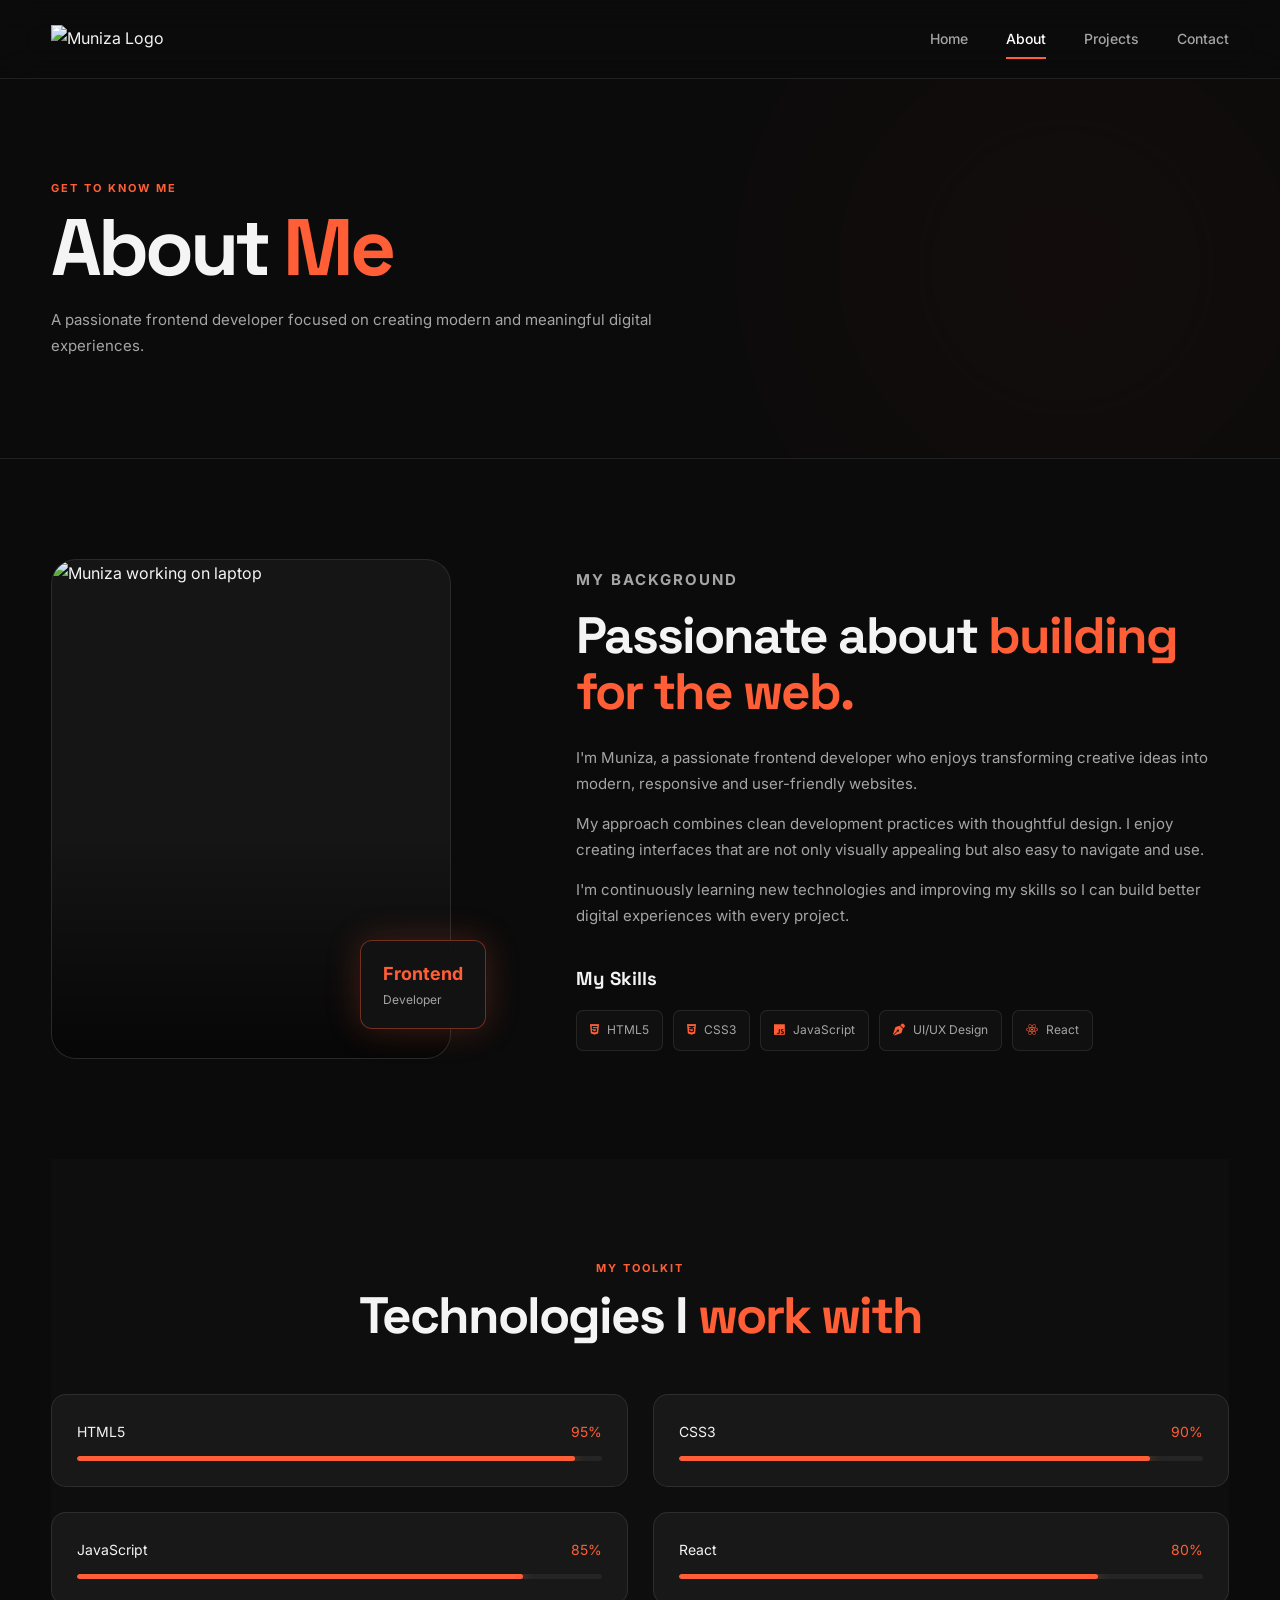
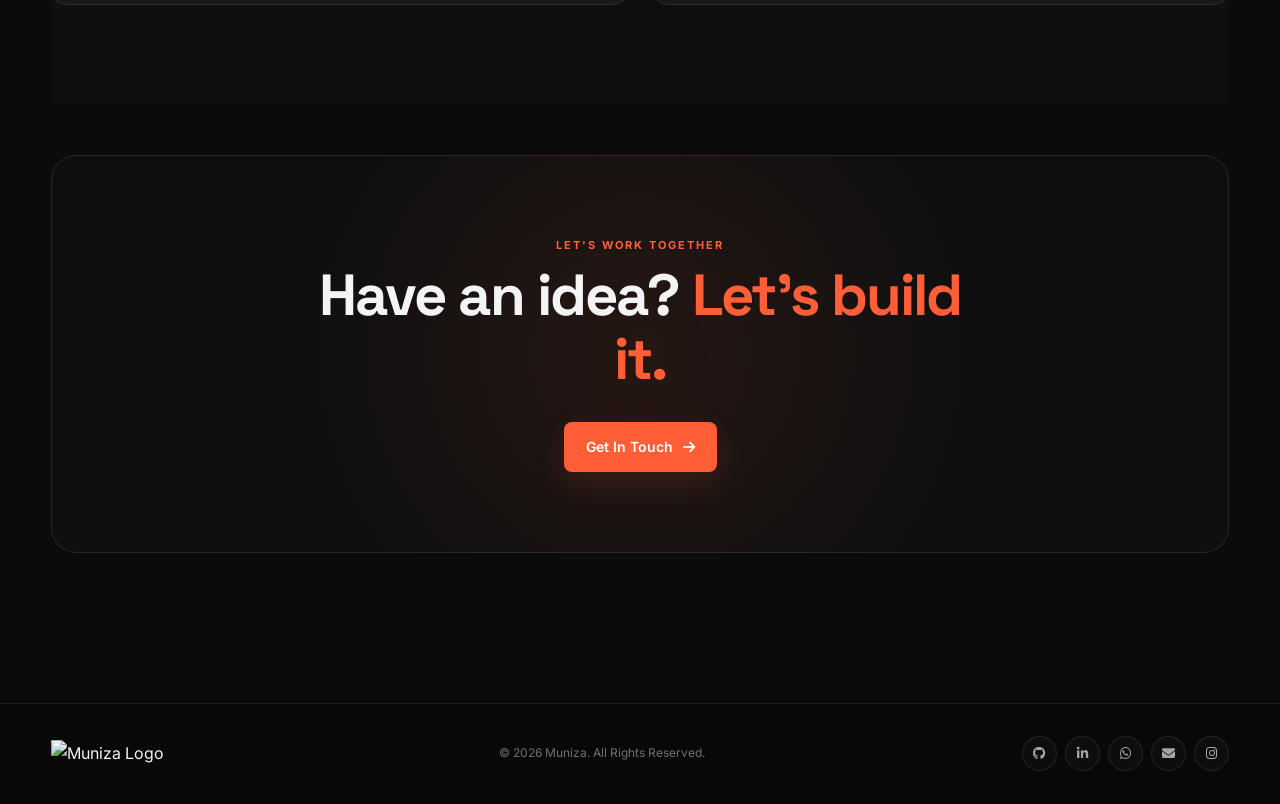
==== about.html @ f530ff36 "Add files via upload" ====
<!DOCTYPE html>
<html lang="en">
<head>

    <meta charset="UTF-8">

    <meta
        name="viewport"
        content="width=device-width, initial-scale=1.0"
    >

    <title>About | Muniza</title>

    <link rel="stylesheet" href="style.css">

    <link
        rel="stylesheet"
        href="https://cdnjs.cloudflare.com/ajax/libs/font-awesome/6.5.2/css/all.min.css"
    >

</head>

<body>

    <!-- ==================== LOADING SCREEN ==================== -->

<div class="loading-screen" id="loadingScreen">
<div class="loading-content">

    <img
        src="images/logo-removebg-preview.png"
        alt="Muniza Logo"
        class="loading-logo"
    >

    <div class="loading-line">
        <span></span>
    </div>

    <p>Loading...</p>

</div>
</div>
<!-- ==================== END LOADING SCREEN ==================== -->

    <!-- ==================== NAVBAR ==================== -->
    <header class="navbar">

        <div class="nav-container">

            <a href="index.html" class="logo">
    <img src="images/logo-removebg-preview.png" alt="Muniza Logo">
</a>

            <button class="menu-toggle" aria-label="Open navigation menu">
                <i class="fas fa-bars"></i>
            </button>

            <nav class="nav-menu">

                <a href="index.html" class="nav-link">
                    Home
                </a>

                <a href="about.html" class="nav-link active">
                    About
                </a>

                <a href="projects.html" class="nav-link">
                    Projects
                </a>

                <a href="contact.html" class="nav-link">
                    Contact
                </a>

            </nav>

        </div>

    </header>


    <!-- ==================== PAGE HEADER ==================== -->
    <main>

        <section class="page-header">

            <div class="page-header-content">

                <p class="section-label">
                    Get To Know Me
                </p>

                <h1>
                    About <span>Me</span>
                </h1>

                <p>
                    A passionate frontend developer focused on creating
                    modern and meaningful digital experiences.
                </p>

            </div>

        </section>


        <!-- ==================== ABOUT SECTION ==================== -->
        <section class="about-section section-padding">

            <div class="about-grid">

                <!-- About Image -->
                <div class="about-image">

                    <div class="about-image-frame">
         <img 
              src="images/about-me.jpg"
                 alt="Muniza working on laptop"
                  class="about-profile-image">

                    </div>

                    <div class="experience-card">

                        <strong>Frontend</strong>

                        <span>Developer</span>

                    </div>

                </div>


                <!-- About Content -->
                <div class="about-content">

                    <p class="section-label">
                        My Background
                    </p>

                    <h2>
                        Passionate about
                        <span>building for the web.</span>
                    </h2>

                    <p>
                        I'm Muniza, a passionate frontend developer who
                        enjoys transforming creative ideas into modern,
                        responsive and user-friendly websites.
                    </p>

                    <p>
                        My approach combines clean development practices
                        with thoughtful design. I enjoy creating interfaces
                        that are not only visually appealing but also easy
                        to navigate and use.
                    </p>

                    <p>
                        I'm continuously learning new technologies and
                        improving my skills so I can build better digital
                        experiences with every project.
                    </p>


                    <!-- Skills -->
                    <div class="skills">

                        <h3>My Skills</h3>

                        <div class="skill-tags">

                            <span>
                                <i class="fab fa-html5"></i>
                                HTML5
                            </span>

                            <span>
                                <i class="fab fa-css3-alt"></i>
                                CSS3
                            </span>

                            <span>
                                <i class="fab fa-js"></i>
                                JavaScript
                            </span>

                            <span>
                                <i class="fas fa-pen-nib"></i>
                                UI/UX Design
                            </span>

                            <span>
                                <i class="fab fa-react"></i>
                                React
                            </span>

                        </div>

                    </div>

                </div>

            </div>

        </section>


        <!-- ==================== SKILLS SECTION ==================== -->
        <section class="skills-section section-padding">

            <div class="section-heading center-heading">

                <p class="section-label">
                    My Toolkit
                </p>

                <h2>
                    Technologies I <span>work with</span>
                </h2>

            </div>


            <div class="skill-progress-grid">

                <div class="skill-progress-card">

                    <div class="skill-progress-title">
                        <span>HTML5</span>
                        <span>95%</span>
                    </div>

                    <div class="progress-bar">
                        <span style="width: 95%;"></span>
                    </div>

                </div>


                <div class="skill-progress-card">

                    <div class="skill-progress-title">
                        <span>CSS3</span>
                        <span>90%</span>
                    </div>

                    <div class="progress-bar">
                        <span style="width: 90%;"></span>
                    </div>

                </div>


                <div class="skill-progress-card">

                    <div class="skill-progress-title">
                        <span>JavaScript</span>
                        <span>85%</span>
                    </div>

                    <div class="progress-bar">
                        <span style="width: 85%;"></span>
                    </div>

                </div>


                <div class="skill-progress-card">

                    <div class="skill-progress-title">
                        <span>React</span>
                        <span>80%</span>
                    </div>

                    <div class="progress-bar">
                        <span style="width: 80%;"></span>
                    </div>

                </div>

            </div>

        </section>


        <!-- ==================== CTA ==================== -->
        <section class="cta-section section-padding">

            <div class="cta-box">

                <p class="section-label">
                    Let's Work Together
                </p>

                <h2>
                    Have an idea?
                    <span>Let's build it.</span>
                </h2>

                <a href="contact.html" class="btn btn-primary">
                    Get In Touch
                    <i class="fas fa-arrow-right"></i>
                </a>

            </div>

        </section>

    </main>


    <!-- ==================== FOOTER ==================== -->
    <footer class="footer">

        <div class="footer-container">

         <a href="index.html" class="logo">
    <img src="images/logo-removebg-preview.png" alt="Muniza Logo">
</a>
            <p>
                © 2026 Muniza. All Rights Reserved.
            </p>

            <div class="footer-socials">

              <a href="https://github.com/buildwithmuniza" target="_blank" rel="noopener noreferrer">
    <i class="fa-brands fa-github"></i>
</a>

<a href="https://www.linkedin.com/in/muniza-ghaffar-88031a441" target="_blank" rel="noopener noreferrer">
    <i class="fa-brands fa-linkedin-in"></i>
</a>

<a href="https://wa.me/923067520213" target="_blank" rel="noopener noreferrer">
    <i class="fa-brands fa-whatsapp"></i>
</a>

<a href="mailto:munizaghaffar438@gmail.com">
    <i class="fa-solid fa-envelope"></i>
</a>

<a href="https://www.instagram.com/dev_craftstudio" target="_blank" rel="noopener noreferrer">
    <i class="fa-brands fa-instagram"></i>
</a>

            </div>

        </div>

    </footer>


 <script src="main.js"></script>

</body>
</html>
---- style.css ----
/* =========================================================
   MUNIZA PORTFOLIO
   MAIN STYLESHEET
   ========================================================= */


/* =========================================================
   1. GOOGLE FONT
   ========================================================= */

@import url('https://fonts.googleapis.com/css2?family=Inter:wght@400;500;600;700;800&family=Space+Grotesk:wght@400;500;600;700&display=swap');


/* =========================================================
   2. ROOT VARIABLES
   ========================================================= */

:root {

    /* Main colors */
    --bg-color: #0b0b0b;
    --bg-secondary: #111111;
    --bg-card: rgba(255, 255, 255, 0.045);

    /* Accent */
    --primary: #ff5e36;
    --primary-light: #ff7655;
    --primary-dark: #e64520;

    /* Text */
    --white: #ffffff;
    --text-primary: #f4f4f4;
    --text-secondary: #a5a5a5;
    --text-muted: #707070;

    /* Borders */
    --border: rgba(255, 255, 255, 0.09);
    --border-primary: rgba(255, 94, 54, 0.4);

    /* Effects */
    --glow: 0 0 35px rgba(255, 94, 54, 0.22);

    /* Layout */
    --container: 1180px;

    /* Radius */
    --radius-sm: 8px;
    --radius-md: 15px;
    --radius-lg: 25px;

    /* Transition */
    --transition: 0.3s ease;
}


/* =========================================================
   3. RESET
   ========================================================= */

* {
    margin: 0;
    padding: 0;
    box-sizing: border-box;
}


html {
    scroll-behavior: smooth;
}


body {
    font-family: 'Inter', sans-serif;
    background: var(--bg-color);
    color: var(--text-primary);
    line-height: 1.7;
    overflow-x: hidden;
}


img {
    display: block;
    width: 100%;
}


a {
    color: inherit;
    text-decoration: none;
}


button,
input,
textarea {
    font-family: inherit;
}


/* Selection color */
::selection {
    background: var(--primary);
    color: #ffffff;
}


/* Scrollbar */

::-webkit-scrollbar {
    width: 8px;
}

::-webkit-scrollbar-track {
    background: var(--bg-color);
}

::-webkit-scrollbar-thumb {
    background: var(--primary);
    border-radius: 10px;
}


/* =========================================================
   4. GLOBAL CONTAINER
   ========================================================= */

.nav-container,
.hero-container,
.footer-container,
.page-header-content,
.section-padding {
    width: min(92%, var(--container));
    margin-inline: auto;
}


/* =========================================================
   5. NAVIGATION
   ========================================================= */

.navbar {
    position: sticky;
    top: 0;
    z-index: 1000;

    width: 100%;

    background: rgba(11, 11, 11, 0.82);
    border-bottom: 1px solid var(--border);

    backdrop-filter: blur(18px);
    -webkit-backdrop-filter: blur(18px);
}


.nav-container {
    min-height: 78px;

    display: flex;
    align-items: center;
    justify-content: space-between;
}


/* Logo */
.logo {
    display: flex;
    align-items: center;
}

.logo img {
    width: 130px;
    height: auto;
    object-fit: contain;
}

.logo span {
    color: var(--primary);
}


/* Navigation */

.nav-menu {
    display: flex;
    align-items: center;
    gap: 38px;
}


.nav-link {
    position: relative;

    color: var(--text-secondary);

    font-size: 14px;
    font-weight: 500;

    padding: 8px 0;

    transition: var(--transition);
}


.nav-link:hover,
.nav-link.active {
    color: var(--white);
}


.nav-link::after {
    content: '';

    position: absolute;
    left: 0;
    bottom: 0;

    width: 0;
    height: 2px;

    background: var(--primary);

    transition: var(--transition);
}


.nav-link:hover::after,
.nav-link.active::after {
    width: 100%;
}


/* Mobile menu button */

.menu-toggle {
    display: none;

    border: none;
    background: transparent;

    color: var(--white);

    font-size: 22px;

    cursor: pointer;
}


/* =========================================================
   6. BUTTONS
   ========================================================= */

.btn {
    display: inline-flex;

    align-items: center;
    justify-content: center;
    gap: 10px;

    padding: 13px 22px;

    border-radius: 8px;

    font-size: 14px;
    font-weight: 600;

    transition: var(--transition);

    cursor: pointer;
}


.btn-primary {
    background: var(--primary);
    color: #ffffff;

    box-shadow: 0 10px 30px rgba(255, 94, 54, 0.15);
}


.btn-primary:hover {
    background: var(--primary-light);

    transform: translateY(-3px);

    box-shadow: 0 14px 35px rgba(255, 94, 54, 0.28);
}


.btn-outline {
    border: 1px solid var(--border);

    color: var(--text-primary);

    background: rgba(255, 255, 255, 0.025);
}


.btn-outline:hover {
    border-color: var(--primary);

    color: var(--primary);

    transform: translateY(-3px);
}


/* =========================================================
   7. HERO
   ========================================================= */

.hero {
    position: relative;

    min-height: calc(100vh - 78px);

    display: flex;
    align-items: center;

    overflow: hidden;
}


.hero-container {
    min-height: 680px;

    display: grid;
    grid-template-columns: 1.05fr 0.95fr;

    align-items: center;

    gap: 60px;

    position: relative;
    z-index: 2;
}


/* Background glowing circles */

.hero-glow {
    position: absolute;

    width: 400px;
    height: 400px;

    border-radius: 50%;

    filter: blur(100px);

    opacity: 0.16;

    pointer-events: none;
}


.glow-one {
    background: var(--primary);

    top: 10%;
    right: -150px;
}


.glow-two {
    background: #ff2e00;

    bottom: -200px;
    left: -180px;
}


/* Hero content */

.hero-small-text {
    display: flex;
    align-items: center;
    gap: 10px;

    color: var(--text-secondary);

    font-size: 13px;

    margin-bottom: 18px;
}


.hero-small-text span {
    width: 30px;
    height: 2px;

    display: inline-block;

    background: var(--primary);
}


.hero h1 {
    font-family: 'Space Grotesk', sans-serif;

    font-size: clamp(48px, 6vw, 78px);

    line-height: 1.02;

    letter-spacing: -4px;

    margin-bottom: 25px;
}


.hero h1 span,
.section-heading h2 span,
.about-content h2 span,
.cta-box h2 span,
.contact-info h2 span {
    color: var(--primary);
}


.hero-description {
    max-width: 580px;

    color: var(--text-secondary);

    font-size: 16px;

    margin-bottom: 32px;
}


/* Hero buttons */

.hero-buttons {
    display: flex;
    flex-wrap: wrap;

    gap: 12px;

    margin-bottom: 35px;
}


/* Social icons */

.social-links {
    display: flex;
    align-items: center;
    gap: 10px;
}


.social-links a,
.footer-socials a,
.contact-socials a {
    width: 40px;
    height: 40px;

    display: flex;
    align-items: center;
    justify-content: center;

    border: 1px solid var(--border);

    border-radius: 50%;

    color: var(--text-secondary);

    background: rgba(255, 255, 255, 0.025);

    transition: var(--transition);
}


.social-links a:hover,
.footer-socials a:hover,
.contact-socials a:hover {
    color: var(--primary);

    border-color: var(--primary);

    transform: translateY(-4px);

    box-shadow: var(--glow);
}


/* =========================================================
   8. HERO PROFILE IMAGE
   ========================================================= */

.hero-image-area {
    min-height: 580px;

    position: relative;

    display: flex;
    align-items: center;
    justify-content: center;
}


.profile-ring {
    width: min(390px, 70vw);
    height: min(390px, 70vw);

    display: flex;
    align-items: center;
    justify-content: center;

    border-radius: 50%;

    position: relative;

    background:
        linear-gradient(var(--bg-color), var(--bg-color)) padding-box,
        linear-gradient(
            135deg,
            var(--primary),
            transparent 45%,
            var(--primary)
        ) border-box;

    border: 3px solid transparent;

    box-shadow:
        0 0 35px rgba(255, 94, 54, 0.18),
        inset 0 0 40px rgba(255, 94, 54, 0.08);
}


.profile-ring::before {
    content: '';

    position: absolute;

    inset: -18px;

    border-radius: 50%;

    border: 1px dashed rgba(255, 94, 54, 0.3);

    animation: rotateRing 20s linear infinite;
}


@keyframes rotateRing {

    from {
        transform: rotate(0deg);
    }

    to {
        transform: rotate(360deg);
    }

}


.profile-image {
    width: 90%;
    height: 90%;

    overflow: hidden;

    border-radius: 50%;

    background: #171717;

    border: 5px solid #181818;
}


.profile-image img {
    width: 100%;
    height: 100%;

    object-fit: cover;
}


/* =========================================================
   9. FLOATING TECH CARDS
   ========================================================= */

.tech-card {
    position: absolute;

    display: flex;
    align-items: center;
    gap: 10px;

    padding: 12px 16px;

    background: rgba(20, 20, 20, 0.7);

    border: 1px solid var(--border);

    border-radius: 12px;

    backdrop-filter: blur(12px);

    color: var(--text-primary);

    font-size: 13px;
    font-weight: 600;

    box-shadow: 0 15px 35px rgba(0, 0, 0, 0.35);

    z-index: 5;

    animation: floating 4s ease-in-out infinite;
}


.tech-card i {
    color: var(--primary);

    font-size: 18px;
}


.tech-card-js {
    top: 16%;
    left: 2%;
}


.tech-card-react {
    right: 2%;
    top: 30%;

    animation-delay: 1s;
}


.tech-card-html {
    left: 8%;
    bottom: 18%;

    animation-delay: 2s;
}


@keyframes floating {

    0%,
    100% {
        transform: translateY(0);
    }

    50% {
        transform: translateY(-12px);
    }

}


/* =========================================================
   10. SECTION COMMON STYLES
   ========================================================= */

.section-padding {
    padding-top: 100px;
    padding-bottom: 100px;
}


.section-heading {
    margin-bottom: 50px;
}


.section-label {
    color: var(--primary);

    text-transform: uppercase;

    letter-spacing: 2px;

    font-size: 11px;
    font-weight: 700;

    margin-bottom: 10px;
}


.section-heading h2 {
    font-family: 'Space Grotesk', sans-serif;

    font-size: clamp(34px, 4vw, 52px);

    line-height: 1.1;

    letter-spacing: -2px;
}


.center-heading {
    text-align: center;
}


/* =========================================================
   11. INTRO CARDS
   ========================================================= */

.intro-grid {
    display: grid;

    grid-template-columns: repeat(3, 1fr);

    gap: 18px;
}


.intro-card {
    padding: 32px;

    background: var(--bg-card);

    border: 1px solid var(--border);

    border-radius: var(--radius-md);

    transition: var(--transition);
}


.intro-card:hover {
    transform: translateY(-8px);

    border-color: var(--border-primary);

    box-shadow: var(--glow);
}


.intro-icon {
    width: 50px;
    height: 50px;

    display: flex;
    align-items: center;
    justify-content: center;

    margin-bottom: 22px;

    color: var(--primary);

    border: 1px solid var(--border-primary);

    border-radius: 12px;

    background: rgba(255, 94, 54, 0.06);

    font-size: 20px;
}


.intro-card h3 {
    font-family: 'Space Grotesk', sans-serif;

    margin-bottom: 10px;
}


.intro-card p {
    color: var(--text-secondary);

    font-size: 14px;
}


/* =========================================================
   12. PAGE HEADER
   ========================================================= */

.page-header {
    min-height: 380px;

    display: flex;
    align-items: center;

    border-bottom: 1px solid var(--border);

    position: relative;

    overflow: hidden;
}


.page-header::after {
    content: '';

    position: absolute;

    width: 300px;
    height: 300px;

    border-radius: 50%;

    background: var(--primary);

    filter: blur(150px);

    opacity: 0.1;

    right: 5%;
    top: 10%;
}


.page-header-content {
    position: relative;
    z-index: 2;
}


.page-header h1 {
    font-family: 'Space Grotesk', sans-serif;

    font-size: clamp(50px, 7vw, 80px);

    letter-spacing: -4px;

    line-height: 1;
}


.page-header h1 span {
    color: var(--primary);
}


.page-header p:last-child {
    max-width: 650px;

    color: var(--text-secondary);

    margin-top: 20px;

    font-size: 15px;
}


/* =========================================================
   13. ABOUT PAGE
   ========================================================= */

.about-grid {
    display: grid;

    grid-template-columns: 0.8fr 1.2fr;

    gap: 90px;

    align-items: center;
}


.about-image {
    position: relative;
}


.about-image-frame {
    width: 100%;
    max-width: 400px;

    aspect-ratio: 4 / 5;

    overflow: hidden;

    border-radius: 25px;

    border: 1px solid var(--border);

    background: #151515;

    position: relative;
}


.about-image-frame::after {
    content: '';

    position: absolute;

    inset: 0;

    background: linear-gradient(
        180deg,
        transparent 55%,
        rgba(0, 0, 0, 0.7)
    );
}


.about-image-frame img {
    height: 100%;

    object-fit: cover;
}


.experience-card {
    position: absolute;

    right: 0;
    bottom: 30px;

    display: flex;
    flex-direction: column;

    padding: 18px 22px;

    background: rgba(20, 20, 20, 0.85);

    border: 1px solid var(--border-primary);

    border-radius: 12px;

    backdrop-filter: blur(15px);

    box-shadow: var(--glow);
}


.experience-card strong {
    color: var(--primary);

    font-size: 18px;
}


.experience-card span {
    color: var(--text-secondary);

    font-size: 12px;
}


.about-content h2 {
    font-family: 'Space Grotesk', sans-serif;

    font-size: clamp(35px, 4vw, 52px);

    line-height: 1.1;

    letter-spacing: -2px;

    margin-bottom: 25px;
}


.about-content > p {
    color: var(--text-secondary);

    font-size: 15px;

    margin-bottom: 15px;
}


/* Skills */

.skills {
    margin-top: 35px;
}


.skills h3 {
    font-family: 'Space Grotesk', sans-serif;

    margin-bottom: 15px;
}


.skill-tags {
    display: flex;

    flex-wrap: wrap;

    gap: 10px;
}


.skill-tags span {
    display: inline-flex;

    align-items: center;
    gap: 8px;

    padding: 9px 13px;

    border: 1px solid var(--border);

    border-radius: 7px;

    background: rgba(255, 255, 255, 0.025);

    color: var(--text-secondary);

    font-size: 12px;

    transition: var(--transition);
}


.skill-tags span i {
    color: var(--primary);
}


.skill-tags span:hover {
    color: var(--white);

    border-color: var(--primary);

    transform: translateY(-2px);
}


/* =========================================================
   14. SKILL PROGRESS
   ========================================================= */

.skills-section {
    background: #0e0e0e;
}


.skill-progress-grid {
    display: grid;

    grid-template-columns: repeat(2, 1fr);

    gap: 25px;
}


.skill-progress-card {
    padding: 25px;

    background: var(--bg-card);

    border: 1px solid var(--border);

    border-radius: var(--radius-md);
}


.skill-progress-title {
    display: flex;

    justify-content: space-between;

    margin-bottom: 12px;

    font-size: 14px;
}


.skill-progress-title span:last-child {
    color: var(--primary);
}


.progress-bar {
    height: 5px;

    overflow: hidden;

    background: #252525;

    border-radius: 20px;
}


.progress-bar span {
    display: block;

    height: 100%;

    background: var(--primary);

    border-radius: inherit;

    box-shadow: 0 0 12px rgba(255, 94, 54, 0.7);
}


/* =========================================================
   15. PROJECTS
   ========================================================= */

.projects-grid {
    display: grid;

    grid-template-columns: repeat(2, 1fr);

    gap: 20px;
}


.project-card {
    min-height: 390px;

    position: relative;

    overflow: hidden;

    padding: 32px;

    background:
        linear-gradient(
            145deg,
            rgba(255, 255, 255, 0.055),
            rgba(255, 255, 255, 0.018)
        );

    border: 1px solid var(--border);

    border-radius: var(--radius-lg);

    transition: var(--transition);
}


.project-card::before {
    content: '';

    position: absolute;

    width: 180px;
    height: 180px;

    border-radius: 50%;

    background: var(--primary);

    filter: blur(100px);

    opacity: 0;

    right: -80px;
    bottom: -80px;

    transition: var(--transition);
}


.project-card:hover {
    transform: translateY(-8px);

    border-color: var(--border-primary);

    box-shadow: var(--glow);
}


.project-card:hover::before {
    opacity: 0.15;
}


.project-number {
    position: absolute;

    top: 25px;
    right: 30px;

    color: rgba(255, 255, 255, 0.12);

    font-family: 'Space Grotesk', sans-serif;

    font-size: 50px;
    font-weight: 700;
}


.project-icon {
    width: 58px;
    height: 58px;

    display: flex;
    align-items: center;
    justify-content: center;

    margin-bottom: 28px;

    color: var(--primary);

    border: 1px solid var(--border-primary);

    border-radius: 14px;

    background: rgba(255, 94, 54, 0.06);

    font-size: 22px;
}


.project-category {
    color: var(--primary);

    font-size: 11px;

    text-transform: uppercase;

    letter-spacing: 1.5px;

    font-weight: 700;

    margin-bottom: 8px;
}


.project-content h2 {
    font-family: 'Space Grotesk', sans-serif;

    font-size: 27px;

    margin-bottom: 12px;
}


.project-content > p:not(.project-category) {
    color: var(--text-secondary);

    font-size: 14px;

    max-width: 520px;
}


.project-tags {
    display: flex;

    flex-wrap: wrap;

    gap: 7px;

    margin: 22px 0;
}


.project-tags span {
    padding: 5px 9px;

    background: rgba(255, 255, 255, 0.04);

    border: 1px solid var(--border);

    border-radius: 5px;

    color: var(--text-muted);

    font-size: 10px;
}


.project-link {
    display: inline-flex;

    align-items: center;
    gap: 8px;

    color: var(--white);

    font-size: 13px;
    font-weight: 600;

    transition: var(--transition);
}


.project-link:hover {
    color: var(--primary);

    gap: 12px;
}


/* =========================================================
   16. CTA SECTION
   ========================================================= */

.cta-section {
    padding-top: 50px;
}


.cta-box {
    padding: 80px 30px;

    text-align: center;

    border: 1px solid var(--border);

    border-radius: 25px;

    background:
        radial-gradient(
            circle at center,
            rgba(255, 94, 54, 0.09),
            transparent 55%
        ),
        rgba(255, 255, 255, 0.02);
}


.cta-box h2 {
    max-width: 700px;

    margin: 0 auto 30px;

    font-family: 'Space Grotesk', sans-serif;

    font-size: clamp(35px, 5vw, 58px);

    line-height: 1.1;

    letter-spacing: -2px;
}


/* =========================================================
   17. CONTACT
   ========================================================= */

.contact-grid {
    display: grid;

    grid-template-columns: 0.8fr 1.2fr;

    gap: 80px;
}


.contact-info h2 {
    font-family: 'Space Grotesk', sans-serif;

    font-size: clamp(35px, 4vw, 52px);

    line-height: 1.1;

    letter-spacing: -2px;

    margin-bottom: 22px;
}


.contact-info > p:not(.section-label) {
    color: var(--text-secondary);

    font-size: 14px;

    margin-bottom: 35px;
}


.contact-item {
    display: flex;

    align-items: center;

    gap: 15px;

    margin-bottom: 22px;
}


.contact-icon {
    width: 45px;
    height: 45px;

    flex-shrink: 0;

    display: flex;
    align-items: center;
    justify-content: center;

    color: var(--primary);

    border: 1px solid var(--border-primary);

    border-radius: 10px;

    background: rgba(255, 94, 54, 0.05);
}


.contact-item span {
    display: block;

    color: var(--text-muted);

    font-size: 11px;

    text-transform: uppercase;

    letter-spacing: 1px;
}


.contact-item a,
.contact-item p {
    color: var(--text-primary);

    font-size: 14px;
}


.contact-item a:hover {
    color: var(--primary);
}


.contact-socials {
    display: flex;

    gap: 10px;

    margin-top: 35px;
}


/* Contact Form */

.contact-form-wrapper {
    padding: 35px;

    background: var(--bg-card);

    border: 1px solid var(--border);

    border-radius: 20px;
}


.form-group {
    margin-bottom: 22px;
}


.form-group label {
    display: block;

    color: var(--text-primary);

    font-size: 13px;
    font-weight: 500;

    margin-bottom: 8px;
}


.form-group input,
.form-group textarea {
    width: 100%;

    border: 1px solid var(--border);

    outline: none;

    border-radius: 8px;

    background: rgba(0, 0, 0, 0.2);

    color: var(--white);

    padding: 14px 15px;

    font-size: 14px;

    resize: vertical;

    transition: var(--transition);
}


.form-group input {
    height: 50px;
}


.form-group input:focus,
.form-group textarea:focus {
    border-color: var(--primary);

    box-shadow: 0 0 0 3px rgba(255, 94, 54, 0.08);
}


.form-group input::placeholder,
.form-group textarea::placeholder {
    color: #5e5e5e;
}


.form-submit {
    border: none;

    width: 100%;
}


.form-message {
    display: none;

    color: #70e000;

    font-size: 13px;

    margin-top: 15px;

    text-align: center;
}


/* =========================================================
   18. FOOTER
   ========================================================= */

.footer {
    margin-top: 50px;

    border-top: 1px solid var(--border);

    background: #080808;
}


.footer-container {
    min-height: 100px;

    display: flex;

    align-items: center;
    justify-content: space-between;

    gap: 20px;
}


.footer p {
    color: var(--text-muted);

    font-size: 12px;
}


.footer-socials {
    display: flex;

    gap: 8px;
}


.footer-socials a {
    width: 35px;
    height: 35px;

    font-size: 13px;
}


/* =========================================================
   19. RESPONSIVE DESIGN
   ========================================================= */


/* ---------- Tablets ---------- */

@media (max-width: 900px) {

    .hero-container {
        grid-template-columns: 1fr;

        text-align: center;

        padding-top: 60px;
        padding-bottom: 60px;
    }


    .hero-content {
        display: flex;
        flex-direction: column;
        align-items: center;
    }


    .hero-description {
        margin-inline: auto;
    }


    .hero-image-area {
        min-height: 500px;
    }


    .intro-grid {
        grid-template-columns: 1fr 1fr;
    }


    .about-grid {
        grid-template-columns: 1fr;

        gap: 60px;
    }


    .about-image {
        display: flex;
        justify-content: center;
    }


    .about-content {
        text-align: center;
    }


    .about-content .skill-tags {
        justify-content: center;
    }


    .skill-progress-grid {
        grid-template-columns: 1fr;
    }


    .contact-grid {
        grid-template-columns: 1fr;

        gap: 50px;
    }

}


/* ---------- Mobile ---------- */

@media (max-width: 700px) {

    .nav-container {
        min-height: 70px;
    }


    .menu-toggle {
        display: block;
    }


    .nav-menu {
        position: absolute;

        top: 70px;
        left: 0;

        width: 100%;

        display: flex;
        flex-direction: column;
        align-items: flex-start;

        gap: 0;

        padding: 15px 4% 25px;

        background: rgba(11, 11, 11, 0.98);

        border-bottom: 1px solid var(--border);

        transform: translateY(-150%);

        opacity: 0;

        pointer-events: none;

        transition: var(--transition);
    }


    .nav-menu.open {
        transform: translateY(0);

        opacity: 1;

        pointer-events: auto;
    }


    .nav-link {
        width: 100%;

        padding: 13px 0;
    }


    .hero {
        min-height: auto;
    }


    .hero-container {
        min-height: auto;

        padding-top: 80px;
    }


    .hero h1 {
        font-size: clamp(42px, 12vw, 60px);

        letter-spacing: -3px;
    }


    .hero-description {
        font-size: 14px;
    }


    .hero-image-area {
        min-height: 430px;
    }


    .profile-ring {
        width: 280px;
        height: 280px;
    }


    .tech-card {
        padding: 9px 12px;

        font-size: 11px;
    }


    .tech-card-js {
        left: 0;
        top: 15%;
    }


    .tech-card-react {
        right: 0;
        top: 30%;
    }


    .tech-card-html {
        left: 5%;
        bottom: 12%;
    }


    .section-padding {
        padding-top: 70px;
        padding-bottom: 70px;
    }


    .intro-grid {
        grid-template-columns: 1fr;
    }


    .page-header {
        min-height: 300px;
    }


    .page-header h1 {
        font-size: 50px;
    }


    .projects-grid {
        grid-template-columns: 1fr;
    }


    .project-card {
        min-height: auto;
    }


    .cta-box {
        padding: 60px 20px;
    }


    .contact-form-wrapper {
        padding: 22px;
    }


    .footer-container {
        flex-direction: column;

        justify-content: center;

        padding: 30px 0;
    }

}


/* ---------- Small Mobile ---------- */

@media (max-width: 420px) {

    .hero-buttons {
        width: 100%;
        flex-direction: column;
    }


    .hero-buttons .btn {
        width: 100%;
    }


    .profile-ring {
        width: 245px;
        height: 245px;
    }


    .hero-image-area {
        min-height: 350px;
    }


    .tech-card-js {
        left: -5px;
    }


    .tech-card-react {
        right: -5px;
    }


    .tech-card-html {
        bottom: 5%;
    }


    .project-card {
        padding: 25px;
    }

}

/* =========================================================
20. PREMIUM LOADING SCREEN
========================================================= */

.loading-screen {
position: fixed;
inset: 0;
z-index: 99999;
display: flex;
align-items: center;
justify-content: center;
background: #0b0b0b;
transition:
    opacity 0.8s ease,
    visibility 0.8s ease;
}

.loading-screen.hide {
opacity: 0;
visibility: hidden;
pointer-events: none;
}
.loading-content {
width: min(320px, 80%);
display: flex;
flex-direction: column;
align-items: center;
text-align: center;
}

.loading-logo {
width: 190px;
height: auto;
object-fit: contain;
margin-bottom: 30px;
opacity: 0;
transform: translateY(15px) scale(0.95);
animation:
    loadingLogoReveal 1.2s ease forwards,
    loadingLogoGlow 2s ease-in-out 1.2s infinite alternate;
}

.loading-line {
width: 180px;
height: 2px;
overflow: hidden;
background: rgba(255, 255, 255, 0.1);
border-radius: 20px;
margin-bottom: 14px;
}
.loading-line span {
display: block;
width: 45%;
height: 100%;
background: var(--primary);
border-radius: inherit;
box-shadow: 0 0 15px rgba(255, 94, 54, 0.8);
animation: loadingProgress 1.5s ease-in-out infinite;
}

.loading-content p {
color: var(--text-muted);
font-size: 10px;
letter-spacing: 3px;
text-transform: uppercase;
opacity: 0;
animation: loadingTextReveal 0.8s ease 0.5s forwards;
}

/* Loading logo reveal */

@keyframes loadingLogoReveal {
0% {
    opacity: 0;
    transform: translateY(15px) scale(0.95);
}

100% {
    opacity: 1;
    transform: translateY(0) scale(1);
}

}

/* Logo subtle glow */

@keyframes loadingLogoGlow {
from {
    filter: drop-shadow(0 0 0 rgba(255, 94, 54, 0));
}

to {
    filter: drop-shadow(0 0 18px rgba(255, 94, 54, 0.28));
}
}

/* Loading bar */

@keyframes loadingProgress {
0% {
    transform: translateX(-120%);
}

50% {
    transform: translateX(110%);
}
100% {
    transform: translateX(250%);
}
}

/* Loading text */

@keyframes loadingTextReveal {
from {
    opacity: 0;
}

to {
    opacity: 1;
}
}

/* =========================================================
21. PAGE ENTRANCE ANIMATIONS
========================================================= */

body.page-loaded .navbar {
animation: navReveal 0.8s ease 0.15s both;
}

body.page-loaded .hero-content {
animation: contentReveal 1s ease 0.25s both;
}

body.page-loaded .hero-image-area {
animation: imageReveal 1s ease 0.4s both;
}
body.page-loaded .page-header-content {
animation: contentReveal 1s ease 0.25s both;
}
@keyframes navReveal {
from {
    opacity: 0;
    transform: translateY(-20px);
}
to {
    opacity: 1;
    transform: translateY(0);
}
}

@keyframes contentReveal {
from {
    opacity: 0;
    transform: translateY(35px);
}

to {
    opacity: 1;
    transform: translateY(0);
}
}
@keyframes imageReveal {
from {
    opacity: 0;
    transform: translateX(35px) scale(0.96);
}

to {
    opacity: 1;
    transform: translateX(0) scale(1);
}
}

/* =========================================================
22. SCROLL REVEAL
========================================================= */

.reveal {
opacity: 0;
transform: translateY(35px);
transition:
    opacity 0.8s ease,
    transform 0.8s ease;
}
.reveal.show {
opacity: 1;
transform: translateY(0);
}

/* =========================================================
23. PREMIUM PROJECT HOVER
========================================================= */

.project-card {
transition:
transform 0.45s ease,
border-color 0.45s ease,
box-shadow 0.45s ease;
}

.project-card:hover {
transform: translateY(-10px) scale(1.01);
border-color: var(--border-primary);
box-shadow:
    0 20px 50px rgba(0, 0, 0, 0.35),
    0 0 35px rgba(255, 94, 54, 0.12);
}

.project-link {
position: relative;
width: fit-content;
padding-bottom: 4px;
}

.project-link::after {
content: '';
position: absolute;
left: 0;
bottom: 0;
width: 0;
height: 1px;
background: var(--primary);
transition: width 0.3s ease;
}

.project-link:hover::after {
width: 100%;
}

/* =========================================================
24. BUTTON SHINE
========================================================= */

.btn-primary {
position: relative;
overflow: hidden;
}
.btn-primary::before {
content: '';
position: absolute;
top: 0;
left: -120%;
width: 70%;
height: 100%;
background: rgba(255, 255, 255, 0.18);
transform: skewX(-20deg);
transition: left 0.55s ease;
}

.btn-primary:hover::before {
left: 140%;
}

/* =========================================================
25. REDUCED MOTION
========================================================= */

@media (prefers-reduced-motion: reduce) {
*,
*::before,
*::after {
    animation-duration: 0.01ms !important;
    animation-iteration-count: 1 !important;
    scroll-behavior: auto !important;
    transition-duration: 0.01ms !important;
}
}

/* =========================================================
   20. PREMIUM LOADING SCREEN
   ========================================================= */

.loading-screen {
    position: fixed;
    inset: 0;
    z-index: 99999;

    display: flex;
    align-items: center;
    justify-content: center;

    background: #080808;

    opacity: 1;
    visibility: visible;

    transition:
        opacity 0.8s ease,
        visibility 0.8s ease;
}


.loading-screen.hide {
    opacity: 0;
    visibility: hidden;
    pointer-events: none;
}


.loading-content {
    display: flex;
    flex-direction: column;
    align-items: center;
    justify-content: center;

    text-align: center;
}


.loading-logo {
    width: 190px;
    height: auto;
    object-fit: contain;

    opacity: 0;

    filter:
        drop-shadow(0 0 12px rgba(255, 94, 54, 0.15));

    animation:
        loadingLogoReveal 1.2s ease forwards,
        loadingLogoGlow 2.5s ease-in-out 1.2s infinite;
}


.loading-line {
    width: 150px;
    height: 2px;

    margin-top: 28px;

    overflow: hidden;

    background: rgba(255, 255, 255, 0.08);
}


.loading-line span {
    display: block;

    width: 45%;
    height: 100%;

    background: var(--primary);

    box-shadow:
        0 0 12px rgba(255, 94, 54, 0.8);

    animation:
        loadingProgress 1.4s ease-in-out infinite;
}


.loading-content p {
    margin-top: 15px;

    color: var(--text-muted);

    font-size: 11px;

    letter-spacing: 3px;
    text-transform: uppercase;

    opacity: 0;

    animation:
        loadingTextReveal 0.8s ease 0.7s forwards;
}


/* =========================================================
   LOADING ANIMATIONS
   ========================================================= */

@keyframes loadingLogoReveal {

    0% {
        opacity: 0;
        transform: translateY(20px) scale(0.92);
    }

    100% {
        opacity: 1;
        transform: translateY(0) scale(1);
    }

}


@keyframes loadingLogoGlow {

    0%,
    100% {
        filter:
            drop-shadow(0 0 8px rgba(255, 94, 54, 0.12));
    }

    50% {
        filter:
            drop-shadow(0 0 22px rgba(255, 94, 54, 0.32));
    }

}


@keyframes loadingProgress {

    0% {
        transform: translateX(-120%);
    }

    100% {
        transform: translateX(330%);
    }

}


@keyframes loadingTextReveal {

    from {
        opacity: 0;
        transform: translateY(8px);
    }

    to {
        opacity: 1;
        transform: translateY(0);
    }

}


/* =========================================================
   21. PAGE ENTRANCE ANIMATIONS
   ========================================================= */

body:not(.page-loaded) .navbar,
body:not(.page-loaded) .hero-content,
body:not(.page-loaded) .hero-image-area,
body:not(.page-loaded) .page-header-content {
    opacity: 0;
}


body.page-loaded .navbar {
    animation:
        navReveal 0.8s ease 0.15s both;
}


body.page-loaded .hero-content {
    animation:
        contentReveal 1s ease 0.2s both;
}


body.page-loaded .hero-image-area {
    animation:
        imageReveal 1s ease 0.35s both;
}


body.page-loaded .page-header-content {
    animation:
        contentReveal 1s ease 0.2s both;
}


@keyframes navReveal {

    from {
        opacity: 0;
        transform: translateY(-20px);
    }

    to {
        opacity: 1;
        transform: translateY(0);
    }

}


@keyframes contentReveal {

    from {
        opacity: 0;
        transform: translateY(35px);
    }

    to {
        opacity: 1;
        transform: translateY(0);
    }

}


@keyframes imageReveal {

    from {
        opacity: 0;
        transform: translateX(35px) scale(0.96);
    }

    to {
        opacity: 1;
        transform: translateX(0) scale(1);
    }

}


/* =========================================================
   22. SCROLL REVEAL
   ========================================================= */

.reveal {
    opacity: 0;
    transform: translateY(35px);

    transition:
        opacity 0.8s ease,
        transform 0.8s ease;
}


.reveal.show {
    opacity: 1;
    transform: translateY(0);
}


/* =========================================================
   23. STAGGERED PROJECT ANIMATION
   ========================================================= */

.project-card:nth-child(1) {
    transition-delay: 0.05s;
}

.project-card:nth-child(2) {
    transition-delay: 0.12s;
}

.project-card:nth-child(3) {
    transition-delay: 0.19s;
}

.project-card:nth-child(4) {
    transition-delay: 0.26s;
}

.project-card:nth-child(5) {
    transition-delay: 0.33s;
}


/* =========================================================
   24. PREMIUM PROJECT HOVER
   ========================================================= */

.project-card {
    transform-style: preserve-3d;
}


.project-card:hover .project-icon {
    transform: translateY(-3px) rotate(-3deg);
    box-shadow:
        0 0 22px rgba(255, 94, 54, 0.18);
}


.project-icon {
    transition:
        transform 0.35s ease,
        box-shadow 0.35s ease;
}


/* =========================================================
   25. PROJECT LINK EFFECT
   ========================================================= */

.project-link {
    position: relative;
    padding-bottom: 4px;
}


.project-link::after {
    content: '';

    position: absolute;
    left: 0;
    bottom: 0;

    width: 0;
    height: 1px;

    background: var(--primary);

    transition: width 0.3s ease;
}


.project-link:hover::after {
    width: calc(100% - 25px);
}


/* =========================================================
   26. PREMIUM BUTTON SHINE
   ========================================================= */

.btn-primary {
    position: relative;
    overflow: hidden;
}


.btn-primary::before {
    content: '';

    position: absolute;
    top: 0;
    left: -120%;

    width: 70%;
    height: 100%;

    background:
        linear-gradient(
            90deg,
            transparent,
            rgba(255, 255, 255, 0.22),
            transparent
        );

    transform: skewX(-20deg);

    transition: left 0.7s ease;
}


.btn-primary:hover::before {
    left: 140%;
}


/* =========================================================
   27. PROFILE RING EXTRA GLOW
   ========================================================= */

.profile-ring {
    animation:
        profileGlow 4s ease-in-out infinite;
}


@keyframes profileGlow {

    0%,
    100% {
        box-shadow:
            0 0 35px rgba(255, 94, 54, 0.18),
            inset 0 0 40px rgba(255, 94, 54, 0.08);
    }

    50% {
        box-shadow:
            0 0 55px rgba(255, 94, 54, 0.28),
            inset 0 0 50px rgba(255, 94, 54, 0.12);
    }

}


/* =========================================================
   28. PAGE CHANGE EFFECT
   ========================================================= */

body.page-changing {
    pointer-events: none;
}


body.page-changing main {
    opacity: 0.85;

    transition: opacity 0.25s ease;
}


/* =========================================================
   29. ACCESSIBILITY
   ========================================================= */

@media (prefers-reduced-motion: reduce) {

    *,
    *::before,
    *::after {
        animation-duration: 0.01ms !important;
        animation-iteration-count: 1 !important;
        scroll-behavior: auto !important;
        transition-duration: 0.01ms !important;
    }

}

/* =========================================================
   PREMIUM PROJECT CARD DETAILS
   ========================================================= */

.project-card {
    cursor: default;
}

.project-link {
    z-index: 10;
}


/* Live project indicator */

.project-link i {
    transition: transform 0.3s ease;
}

.project-link:hover i {
    transform: translate(3px, -3px);
}


/* Slightly stronger hover */

.project-card:hover {
    transform: translateY(-10px);
}


/* Keep project content above glow */

.project-content,
.project-icon,
.project-number {
    position: relative;
    z-index: 2;
}
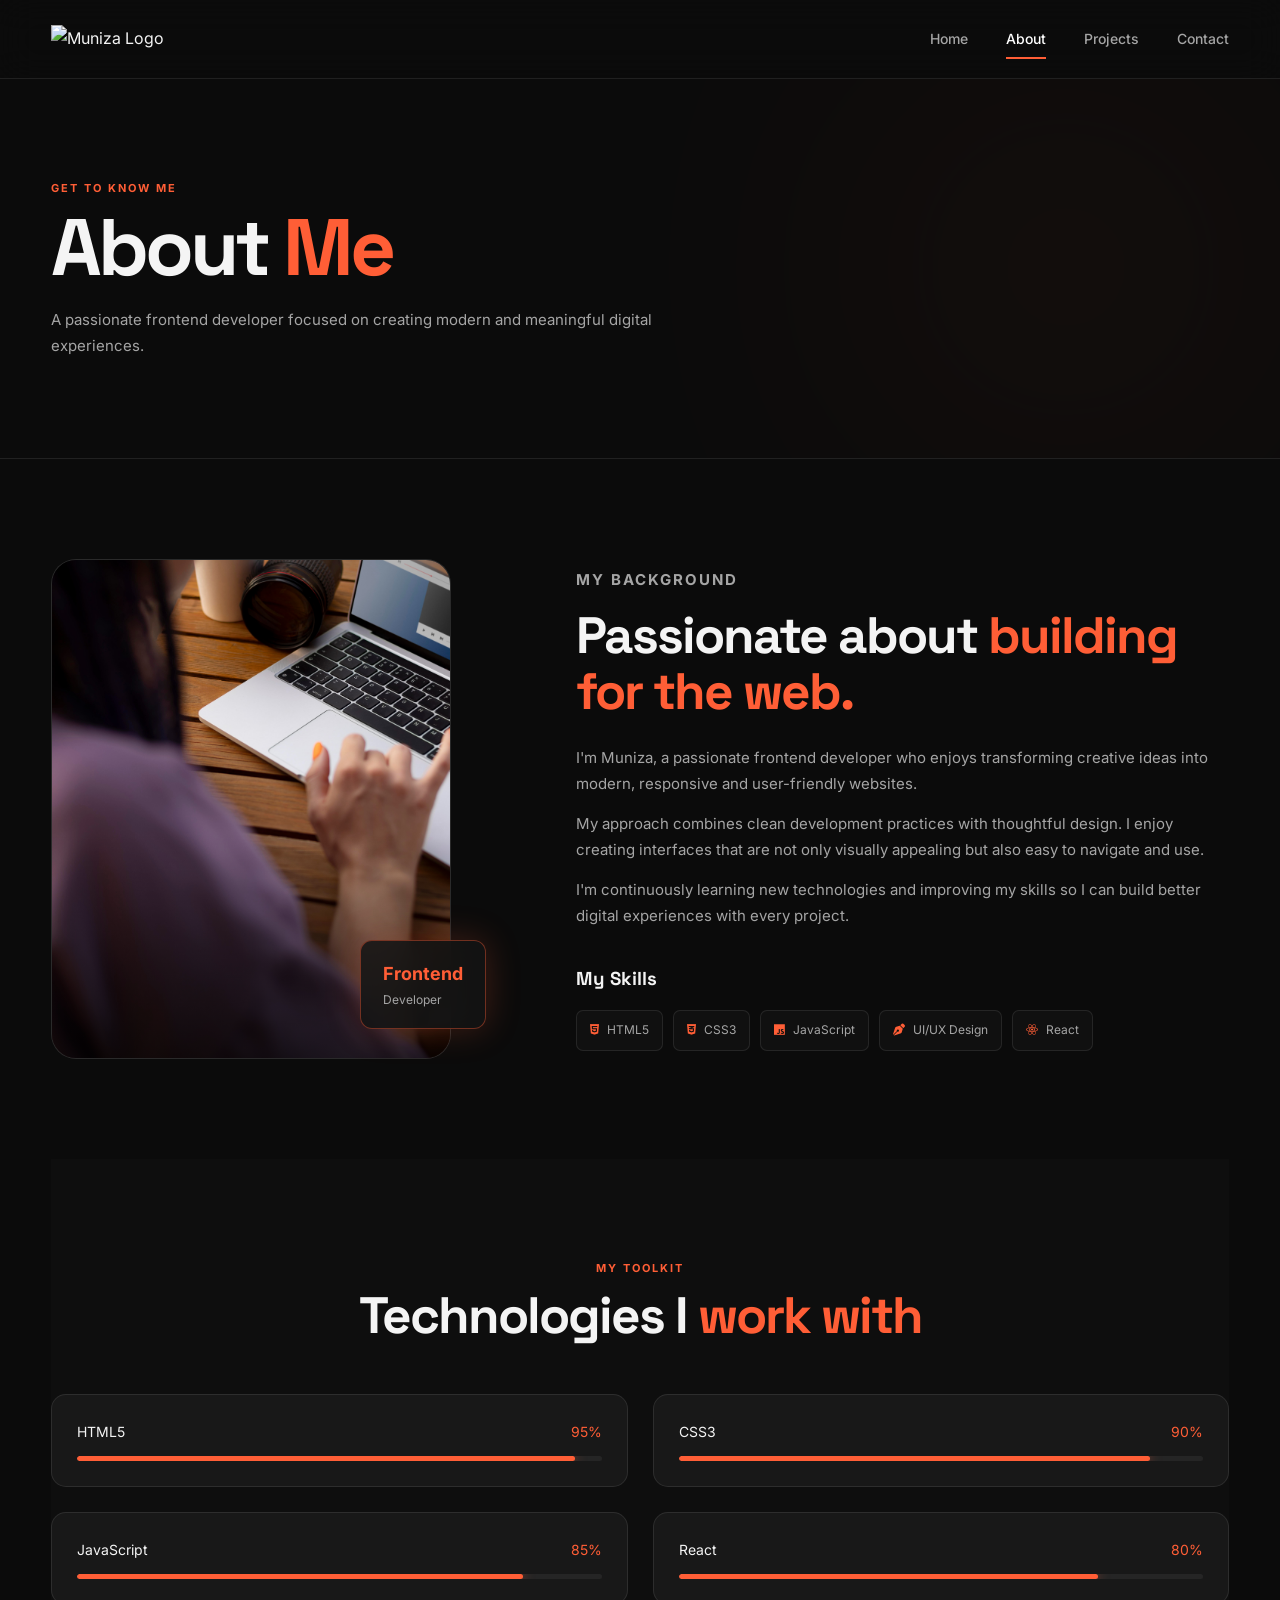
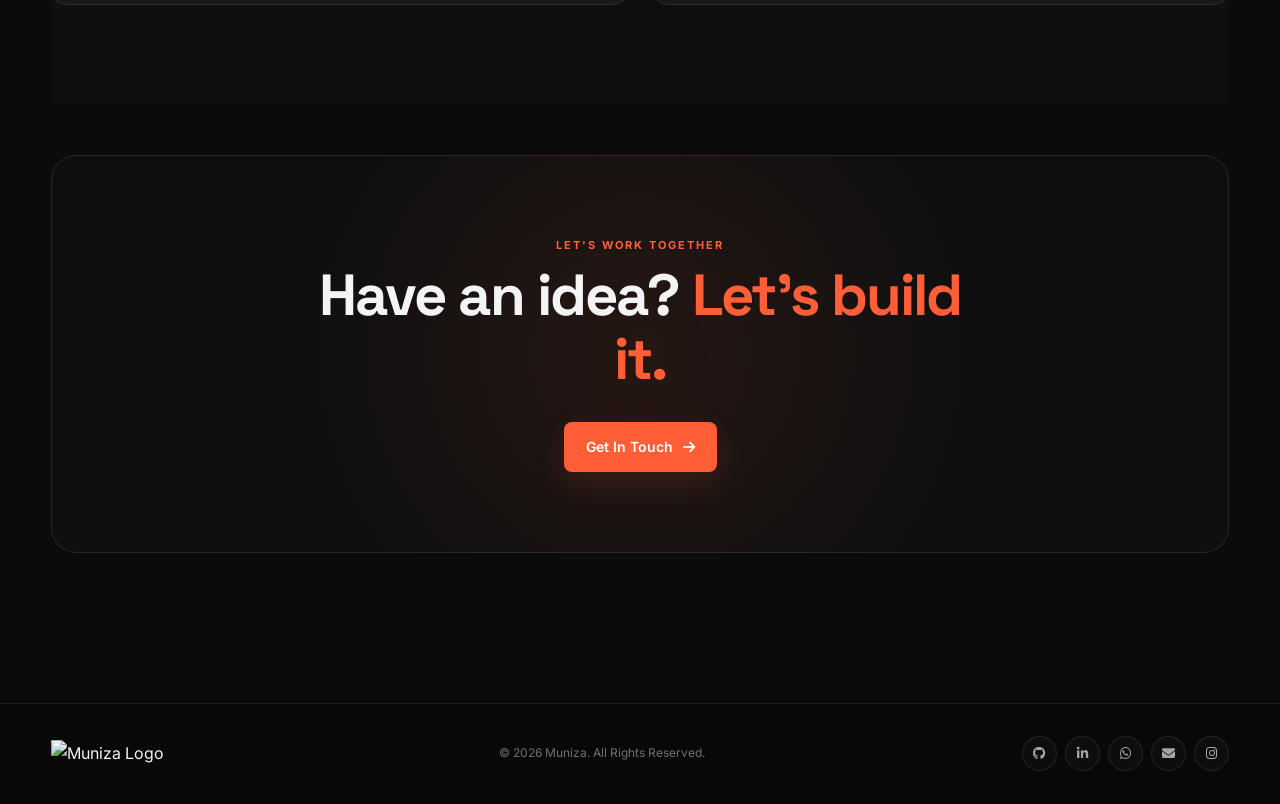
==== commit 41273f45: "Add files via upload" ====
--- a/about.html
+++ b/about.html
@@ -116,7 +116,7 @@
 
                     <div class="about-image-frame">
          <img 
-              src="images/about-me.jpg"
+              src="about-me.jpg"
                  alt="Muniza working on laptop"
                   class="about-profile-image">
 
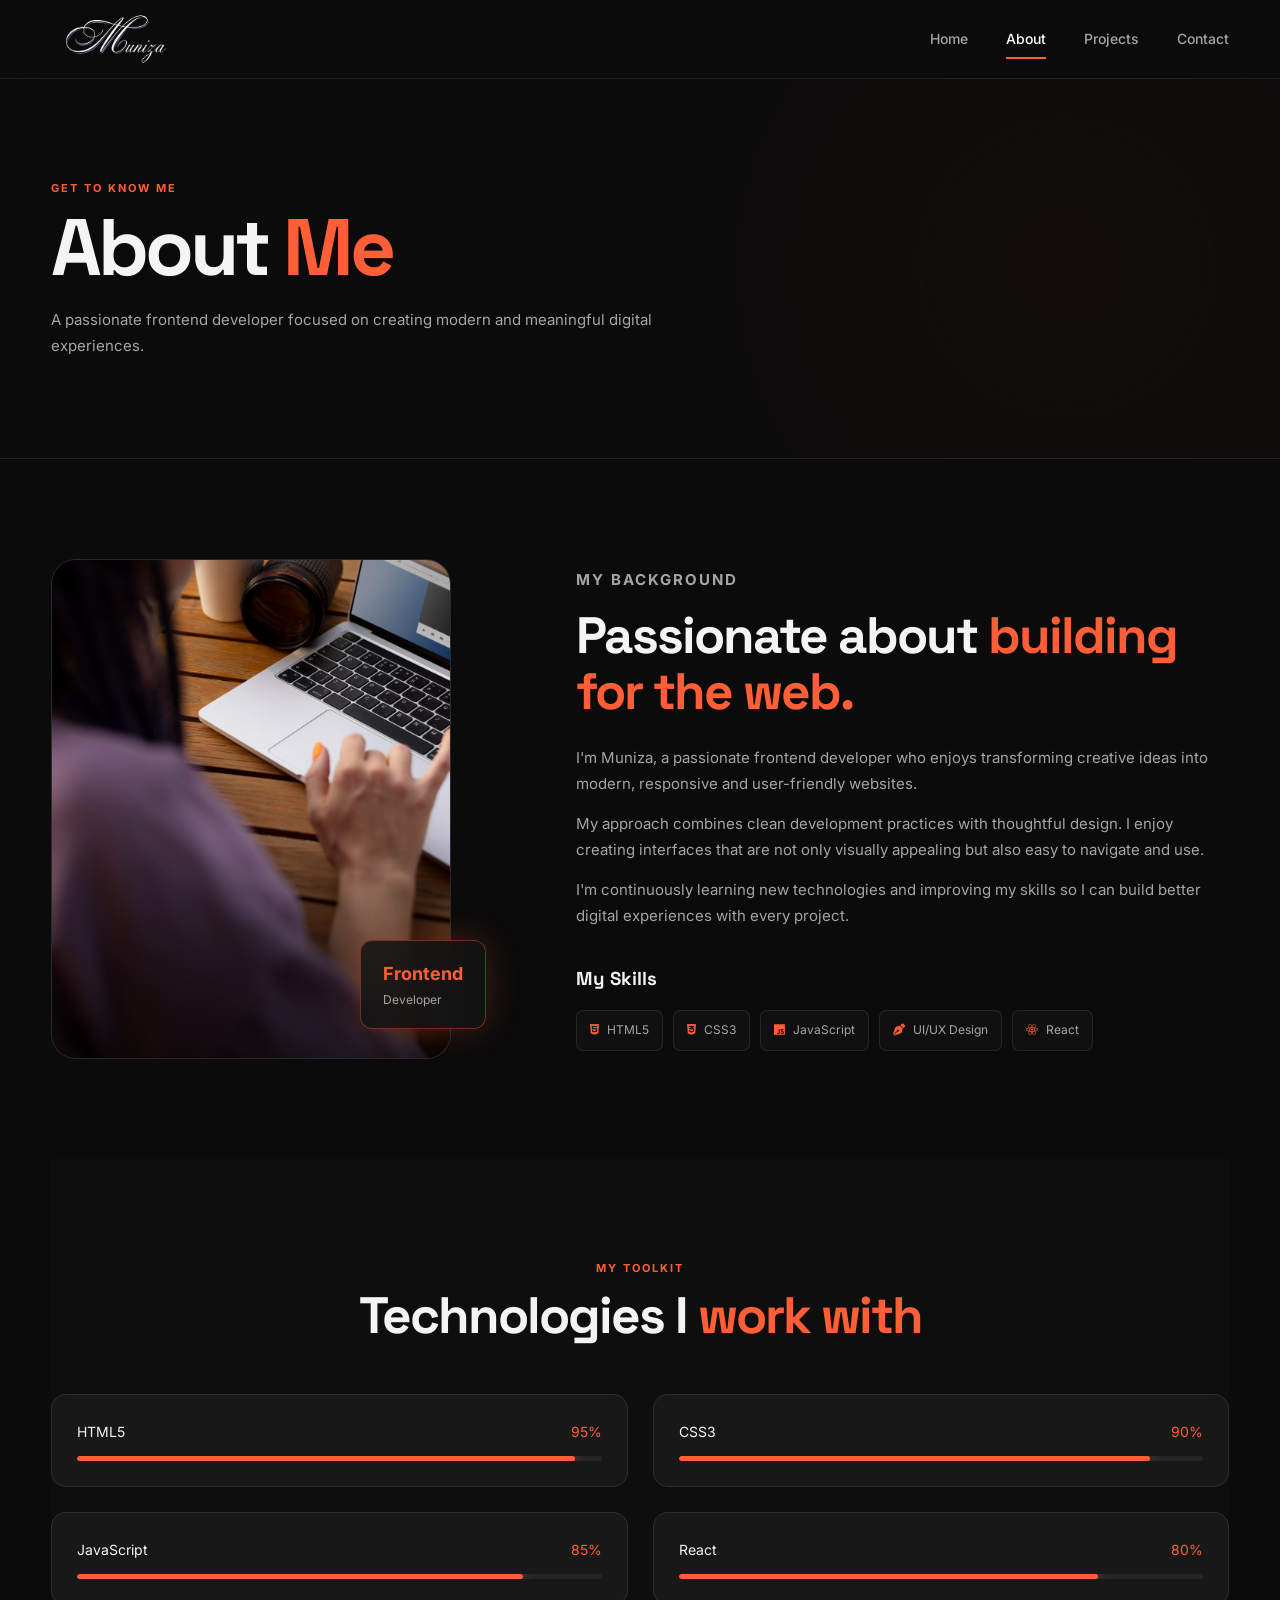
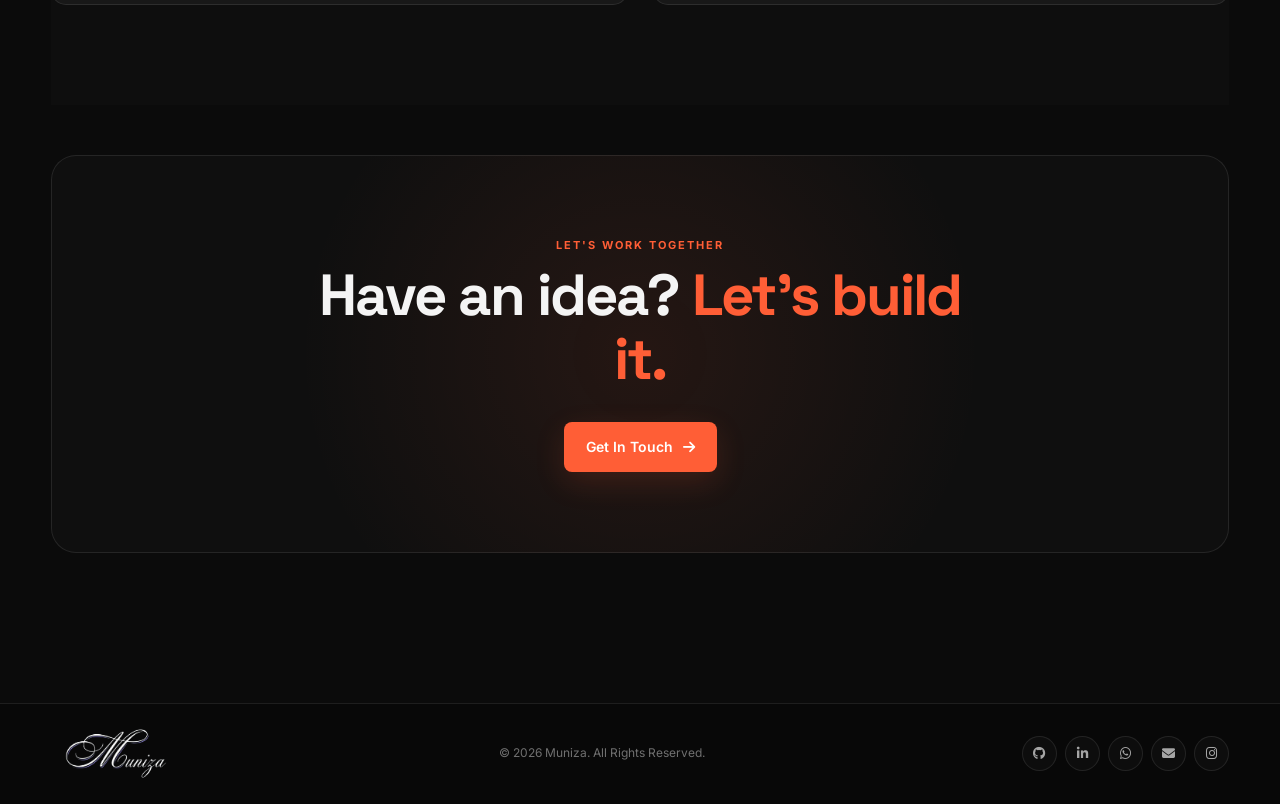
==== commit 3d881170: "Add files via upload" ====
--- a/about.html
+++ b/about.html
@@ -28,7 +28,7 @@
 <div class="loading-content">
 
     <img
-        src="images/logo-removebg-preview.png"
+        src="logo-removebg-preview.png"
         alt="Muniza Logo"
         class="loading-logo"
     >
@@ -49,7 +49,7 @@
         <div class="nav-container">
 
             <a href="index.html" class="logo">
-    <img src="images/logo-removebg-preview.png" alt="Muniza Logo">
+    <img src="logo-removebg-preview.png" alt="Muniza Logo">
 </a>
 
             <button class="menu-toggle" aria-label="Open navigation menu">
@@ -318,7 +318,7 @@
         <div class="footer-container">
 
          <a href="index.html" class="logo">
-    <img src="images/logo-removebg-preview.png" alt="Muniza Logo">
+    <img src="logo-removebg-preview.png" alt="Muniza Logo">
 </a>
             <p>
                 © 2026 Muniza. All Rights Reserved.
--- a/style.css
+++ b/style.css
@@ -2617,3 +2617,37 @@
     position: relative;
     z-index: 2;
 }
+
+#typing-text {
+    background: linear-gradient(
+        90deg,
+        #ffffff 0%,
+        #ffffff 45%,
+        #ff5e36 75%,
+        #ffffff 100%
+    );
+
+    -webkit-background-clip: text;
+    -webkit-text-fill-color: transparent;
+    background-clip: text;
+
+    display: inline-block;
+}
+
+.typing-cursor {
+    display: inline-block;
+    margin-left: 4px;
+    color: #ff5e36;
+    font-weight: 400;
+    animation: cursorBlink 0.7s infinite;
+}
+
+@keyframes cursorBlink {
+    0%, 50% {
+        opacity: 1;
+    }
+
+    51%, 100% {
+        opacity: 0;
+    }
+}
